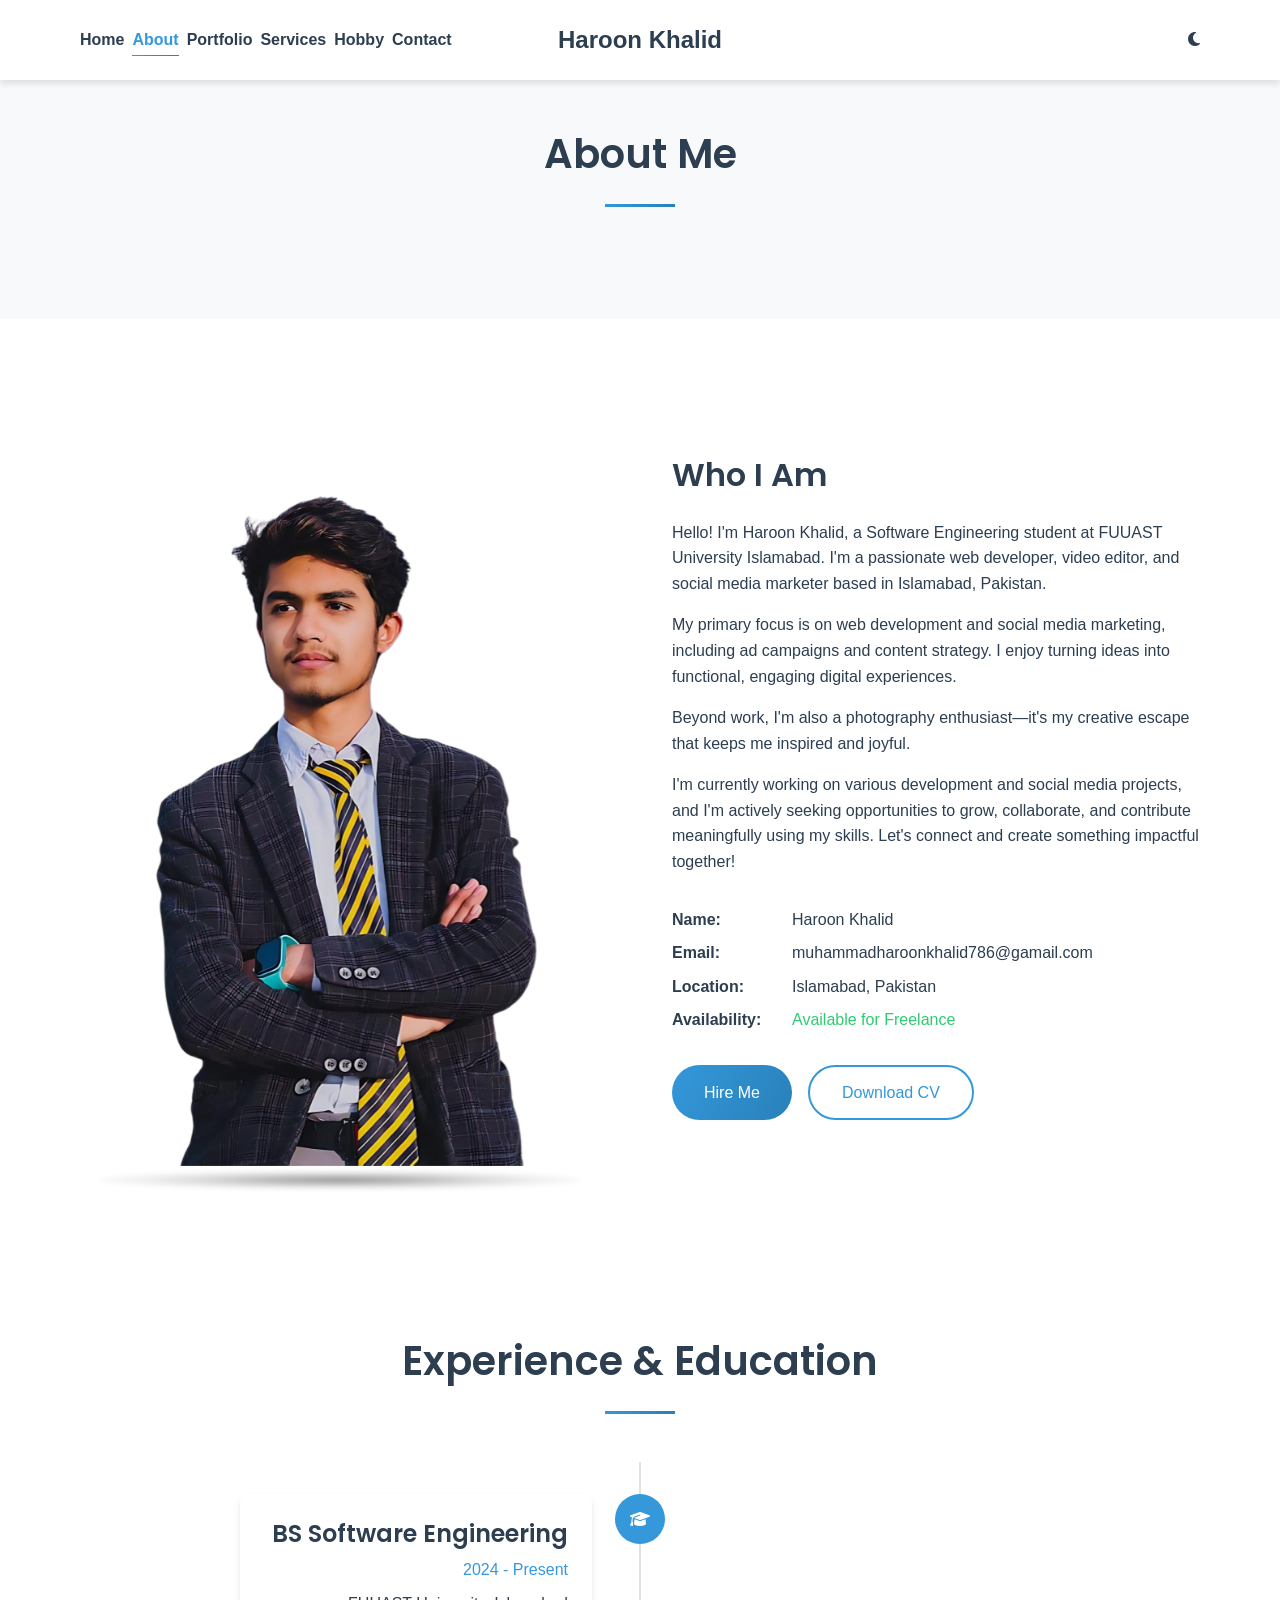
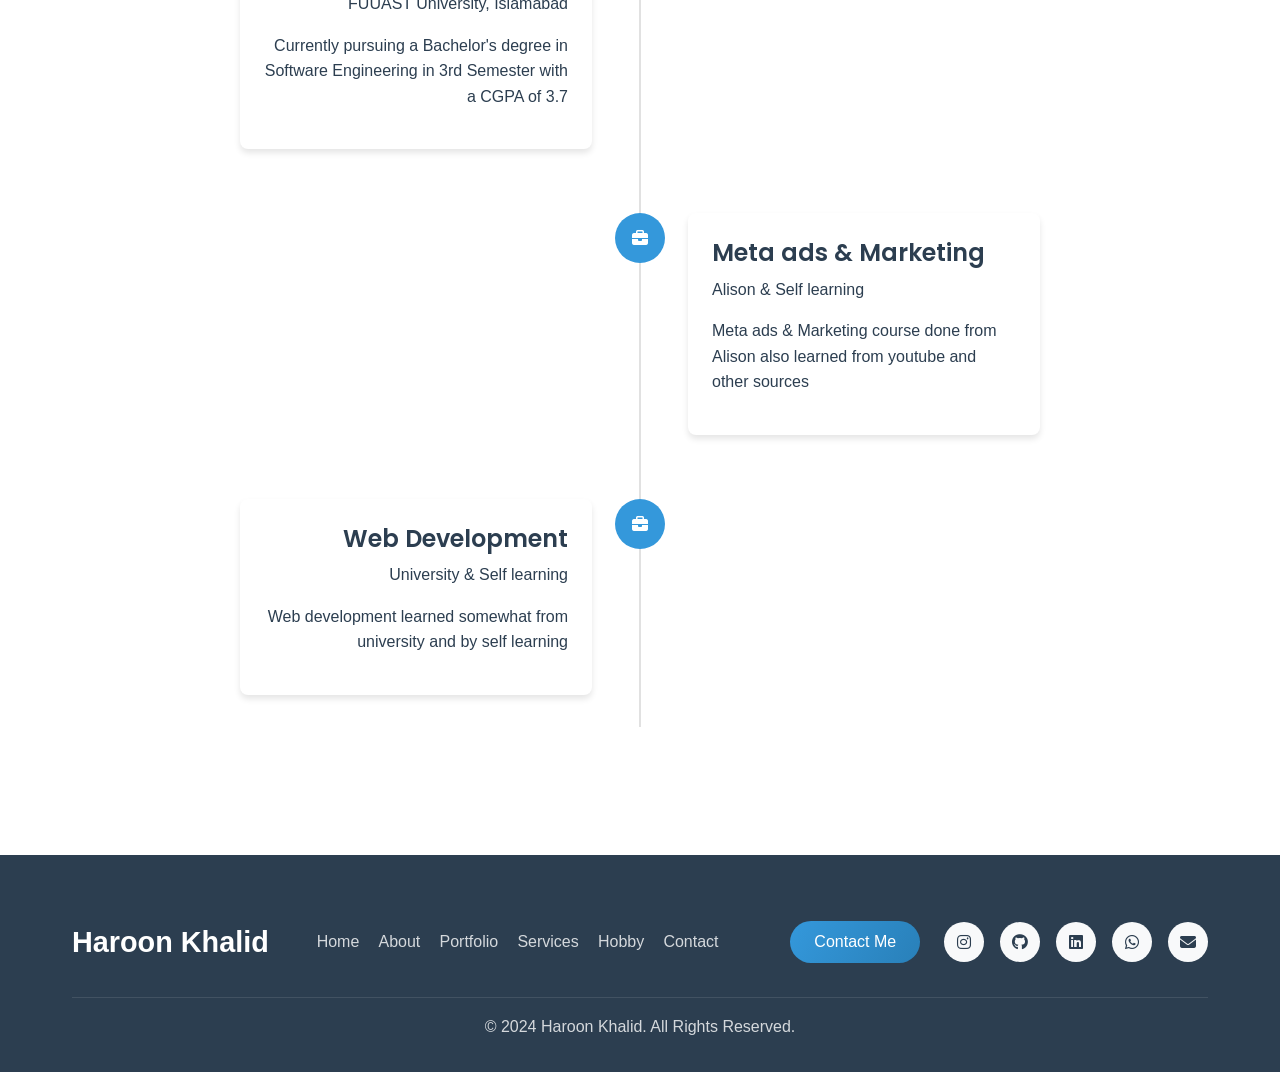
==== about.html @ 9232b7ee "first commit" ====
<!DOCTYPE html>
<html lang="en">
<head>
    <meta charset="UTF-8">
    <meta name="viewport" content="width=device-width, initial-scale=1.0">
    <meta name="description" content="Learn more about Haroon Khalid, a web developer based in Islamabad">
    <link rel="icon" type="image/x-icon" href="img/2.png">
    <title>Haroon Khalid | About Me</title>
    <link rel="stylesheet" href="css/style.css">
    <link rel="stylesheet" href="https://cdnjs.cloudflare.com/ajax/libs/font-awesome/6.4.0/css/all.min.css">
    <link href="https://fonts.googleapis.com/css2?family=Poppins:wght@300;400;500;600;700&display=swap" rel="stylesheet">
</head>
<body>
    <header id="header">
        <div class="container">
            <nav aria-label="Main navigation">
                <label class="hamburger" aria-label="Toggle menu">
                    <input type="checkbox" aria-expanded="false">
                    <svg viewBox="0 0 32 32">
                        <path class="line line-top-bottom" d="M27 10 13 10C10.8 10 9 8.2 9 6 9 3.5 10.8 2 13 2 15.2 2 17 3.8 17 6L17 26C17 28.2 18.8 30 21 30 23.2 30 25 28.2 25 26 25 23.8 23.2 22 21 22L7 22"></path>
                        <path class="line" d="M7 16 27 16"></path>
                    </svg>
                </label>
                <ul class="nav-menu">
                    <li><a href="index.html">Home</a></li>
                    <li class="active"><a href="about.html">About</a></li>
                    <li><a href="portfolio.html">Portfolio</a></li>
                    <li><a href="services.html">Services</a></li>
                    <li><a href="hobby.html">Hobby</a></li>
                    <li><a href="contact.html">Contact</a></li>
                </ul>
            </nav>
            <div class="logo">
                <a href="index.html" aria-label="Home">Haroon Khalid</a>
            </div>
            <div class="theme-toggle">
                <i class="fas fa-moon"></i>
            </div>
        </div>
    </header>

    <section id="about-hero">
        <div class="container">
            <div class="section-header">
                <h1>About Me</h1>
                <div class="separator"></div>
            </div>
        </div>
    </section>

    <section id="about-content">
        <div class="container">
            <div class="about-grid">
                <div class="hero-image">
                    <div class="popup-image">
                        <img src="img/3.png" alt="Haroon Khalid" class="popup-transition lazy-load" width="600" height="auto" loading="eager">
                    </div>
                </div>
                <div class="about-text">
                    <h2>Who I Am</h2>
                    <p>Hello! I'm Haroon Khalid, a Software Engineering student at FUUAST University Islamabad. I'm a passionate web developer, video editor, and social media marketer based in Islamabad, Pakistan.</p>
                    <p>My primary focus is on web development and social media marketing, including ad campaigns and content strategy. I enjoy turning ideas into functional, engaging digital experiences.</p>
                    <p>Beyond work, I'm also a photography enthusiast—it's my creative escape that keeps me inspired and joyful.</p>                    
                    <p>I'm currently working on various development and social media projects, and I'm actively seeking opportunities to grow, collaborate, and contribute meaningfully using my skills. Let's connect and create something impactful together!</p>
                    <div class="personal-info">
                        <div class="info-item">
                            <span class="info-title">Name:</span>
                            <span class="info-value">Haroon Khalid</span>
                        </div>
                        <div class="info-item">
                            <span class="info-title">Email:</span>
                            <span class="info-value">muhammadharoonkhalid786@gamail.com</span>
                        </div>
                        <div class="info-item">
                            <span class="info-title">Location:</span>
                            <span class="info-value">Islamabad, Pakistan</span>
                        </div>
                        <div class="info-item">
                            <span class="info-title">Availability:</span>
                            <span class="info-value available">Available for Freelance</span>
                        </div>
                    </div>
                    <div class="about-buttons">
                        <a href="contact.html" class="btn btn-primary">Hire Me</a>
                        <a href="img/CV.pdf" class="btn btn-outline">Download CV</a>
                    </div>
                </div>
            </div>
        </div>
    </section>

    <section id="experience">
        <div class="container">
            <div class="section-header">
                <h2>Experience & Education</h2>
                <div class="separator"></div>
            </div>
            <div class="timeline">
                <div class="timeline-block">
                    <div class="timeline-icon">
                        <i class="fas fa-graduation-cap"></i>
                    </div>
                    <div class="timeline-content">
                        <h3>BS Software Engineering</h3>
                        <span class="timeline-date">2024 - Present</span>
                        <p>FUUAST University, Islamabad</p>
                        <p>Currently pursuing a Bachelor's degree in Software Engineering in 3rd Semester with a CGPA of 3.7</p>
                    </div>
                </div>
                <div class="timeline-block">
                    <div class="timeline-icon">
                        <i class="fas fa-briefcase"></i>
                    </div>
                    <div class="timeline-content">
                        <h3>Meta ads & Marketing</h3>
                        <p>Alison & Self learning</p>
                        <p>Meta ads & Marketing course done from Alison also learned from youtube and other sources</p>
                    </div>
                </div>
                <div class="timeline-block">
                    <div class="timeline-icon">
                        <i class="fas fa-briefcase"></i>
                    </div>
                    <div class="timeline-content">
                        <h3>Web Development</h3>
                        <p>University & Self learning</p>
                        <p>Web development learned somewhat from university and by self learning</p>
                    </div>
                </div>
            </div>
        </div>
    </section>

    <footer>
        <div class="container">
            <div class="footer-content">
                <div class="footer-logo">
                    <a href="index.html" aria-label="Home">Haroon Khalid</a>
                </div>
                <ul class="footer-menu">
                    <li><a href="index.html">Home</a></li>
                    <li><a href="about.html">About</a></li>
                    <li><a href="portfolio.html">Portfolio</a></li>
                    <li><a href="services.html">Services</a></li>
                    <li><a href="hobby.html">Hobby</a></li>
                    <li><a href="contact.html">Contact</a></li>
                </ul>
                <a href="contact.html" class="btn btn-primary footer-contact-btn">Contact Me</a>
                <div class="social-links">
                    <a href="https://www.instagram.com/92haroon_khalid/" class="social-link" target="_blank" rel="noopener" aria-label="Instagram"><i class="fab fa-instagram"></i></a>
                    <a href="https://github.com/92haroonkhalid" class="social-link" target="_blank" rel="noopener" aria-label="GitHub"><i class="fab fa-github"></i></a>
                    <a href="https://www.linkedin.com/in/haroon-khalid-a0166a275" class="social-link" target="_blank" rel="noopener" aria-label="LinkedIn"><i class="fab fa-linkedin"></i></a>
                    <a href="https://api.whatsapp.com/send?phone=923455052261" class="social-link" target="_blank" rel="noopener" aria-label="WhatsApp"><i class="fab fa-whatsapp"></i></a>
                    <a href="mailto:muhammadharoonkhalid786@gmail.com" class="social-link" aria-label="Email"><i class="fas fa-envelope"></i></a>
                </div>
            </div>
            <div class="footer-bottom">
                <p>&copy; 2024 Haroon Khalid. All Rights Reserved.</p>
            </div>
        </div>
    </footer>

    <script src="js/script.js" defer></script>
    <script src="js/mobile-nav.js" defer></script>
    <script src="js/theme.js" defer></script>
</body>
</html>
---- css/style.css ----
/* 
  Main Stylesheet
  Author: John Doe
  Version: 1.0.0
*/

/* ------------ Table of Contents ------------
1. Base Styles
2. Typography
3. Layout & Containers
4. Header & Navigation
5. Hero Sections
6. Sections Styling
7. Components
8. Forms
9. Footer
10. Utilities
11. Animations
12. Media Queries
13. Dark Mode
-------------------------------------------- */

/* ------------ CSS Optimizations ------------ */
:root {
  /* Primary Colors */
  --primary-color: #3498db;
  --primary-dark: #2980b9;
  --primary-light: #5dade2;
  --secondary-color: #2c3e50;
  
  /* Text Colors */
  --text-color: #2c3e50;
  --text-light: #7f8c8d;
  --text-lighter: #95a5a6;
  
  /* Background Colors */
  --background: #ffffff;
  --background-alt: #f8f9fa;
  --background-gradient: linear-gradient(135deg, var(--background-alt) 0%, var(--background) 100%);
  
  /* UI Colors */
  --border-color: #e1e1e1;
  --success-color: #2ecc71;
  --warning-color: #f39c12;
  --danger-color: #e74c3c;
  
  /* Effects */
  --box-shadow: 0 4px 6px rgba(0, 0, 0, 0.1);
  --box-shadow-hover: 0 8px 15px rgba(0, 0, 0, 0.15);
  --transition: all 0.3s cubic-bezier(0.4, 0, 0.2, 1);
  --border-radius: 8px;
  
  /* Layout */
  --container-width: 1200px;
  --section-spacing: 5rem;
  --grid-gap: 2rem;
  
  /* Typography */
  --font-primary: 'Poppins', sans-serif;
  --font-size-base: 16px;
  --line-height-base: 1.6;
}

/* Base Reset */
*, *::before, *::after {
  margin: 0;
  padding: 0;
  box-sizing: border-box;
}

/* Performance Optimizations */
html {
  scroll-behavior: smooth;
  text-size-adjust: 100%;
  -webkit-font-smoothing: antialiased;
  -moz-osx-font-smoothing: grayscale;
}

body {
  font-family: 'Inter', 'Work Sans', Arial, sans-serif;
  font-size: var(--font-size-base);
  line-height: var(--line-height-base);
  color: var(--text-color);
  background-color: var(--background);
  overflow-x: hidden;
  min-height: 100vh;
  display: flex;
  flex-direction: column;
}

/* Image Optimizations */
img {
  max-width: 100%;
  height: auto;
  display: block;
  object-fit: cover;
  will-change: transform;
  backface-visibility: hidden;
  transform: translateZ(0);
  -webkit-font-smoothing: antialiased;
}

/* Container Optimization */
.container {
  width: 100%;
  max-width: var(--container-width);
  margin: 0 auto;
  padding: 0 1.5rem;
}

/* Section Optimizations */
section {
  padding: var(--section-spacing) 0;
  position: relative;
  overflow: hidden;
}

/* Animation Performance */
.fade-in {
  animation: fadeIn 0.5s ease-out forwards;
  will-change: opacity, transform;
}

@keyframes fadeIn {
  from {
    opacity: 0;
    transform: translateY(20px);
  }
  to {
    opacity: 1;
    transform: translateY(0);
  }
}

/* Grid System Optimization */
.grid {
  display: grid;
  gap: var(--grid-gap);
}

.grid-2 {
  grid-template-columns: repeat(2, 1fr);
}

.grid-3 {
  grid-template-columns: repeat(3, 1fr);
}

.grid-4 {
  grid-template-columns: repeat(4, 1fr);
}

/* Button Optimizations */
.btn {
  display: inline-flex;
  align-items: center;
  justify-content: center;
  padding: 0.8rem 2rem;
  border-radius: 50px;
  font-weight: 500;
  text-align: center;
  cursor: pointer;
  transition: var(--transition);
  border: none;
  font-family: inherit;
  user-select: none;
  white-space: nowrap;
  text-decoration: none;
  position: relative;
  overflow: hidden;
  z-index: 1;
}

.btn::before {
  content: '';
  position: absolute;
  top: 0;
  left: 0;
  width: 100%;
  height: 100%;
  background: linear-gradient(120deg, var(--primary-color) 0%, var(--primary-dark) 100%);
  opacity: 0;
  transition: var(--transition);
  z-index: -1;
}

.btn:hover::before {
  opacity: 1;
}

.btn:active {
  transform: translateY(0);
}

/* Hero Section Optimization */
#hero {
  background: var(--background-gradient);
  position: relative;
  overflow: hidden;
}

#hero::after {
  content: '';
  position: absolute;
  bottom: 0;
  left: 0;
  width: 100%;
  height: 180px;
  background: linear-gradient(120deg, var(--primary-color) 0%, var(--primary-dark) 100%);
  clip-path: polygon(0 80%, 100% 0, 100% 100%, 0% 100%);
  opacity: 0.12;
  z-index: 0;
}

.hero-grid {
  position: relative;
  z-index: 1;
}

.hero-text h1 {
  font-size: 3.2rem;
  font-weight: 700;
  margin-bottom: 1.2rem;
  animation: fadeInLeft 1s cubic-bezier(0.4,0,0.2,1) both;
}

.hero-text h2 {
  font-size: 2rem;
  font-weight: 400;
  color: var(--text-light);
  margin-bottom: 1.5rem;
  animation: fadeInLeft 1.2s cubic-bezier(0.4,0,0.2,1) both;
  animation-delay: 0.2s;
}

@keyframes fadeInLeft {
  from {
    opacity: 0;
    transform: translateX(-60px);
  }
  to {
    opacity: 1;
    transform: translateX(0);
  }
}

.hero-image {
  display: flex;
  justify-content: center;
  align-items: center;
  position: relative;
  width: 100%;
  max-width: 600px;
  margin: 0 auto;
}

.hero-image .popup-image {
  width: 100%;
  max-width: 600px;
  position: relative;
  transform: translateZ(0);
  backface-visibility: hidden;
  will-change: transform;
  display: flex;
  justify-content: center;
  align-items: center;
}

.hero-image .popup-image img {
  width: 100%;
  height: auto;
  display: block;
  max-width: 600px;
  object-fit: contain;
}

.hero-image .popup-image::after {
  content: '';
  position: absolute;
  bottom: -15px;
  left: 50%;
  transform: translateX(-50%);
  width: 90%;
  height: 20px;
  background: radial-gradient(ellipse at center, 
    rgba(0,0,0,0.4) 0%, 
    rgba(0,0,0,0.25) 25%, 
    rgba(0,0,0,0.15) 40%, 
    rgba(0,0,0,0.05) 60%, 
    rgba(0,0,0,0) 80%);
  border-radius: 50%;
  filter: blur(2px);
  z-index: -1;
}

/* Loading Optimization */
.lazy-load {
  opacity: 0;
  transition: opacity 0.3s ease-in;
  will-change: opacity;
}

.lazy-load.loaded {
  opacity: 1;
}

/* Dark Mode Optimization */
body.dark-mode {
  --primary-color: #60a5fa;
  --primary-dark: #3b82f6;
  --primary-light: #93c5fd;
  --secondary-color: #1e293b;
  --text-color: #f8fafc;
  --text-light: #cbd5e1;
  --text-lighter: #94a3b8;
  --background: #0f172a;
  --background-alt: #1e293b;
  --background-gradient: linear-gradient(135deg, var(--background-alt) 0%, var(--background) 100%);
  --border-color: #334155;
  --box-shadow: 0 4px 6px rgba(0, 0, 0, 0.3);
  --box-shadow-hover: 0 8px 15px rgba(0, 0, 0, 0.4);
}

/* Responsive Optimizations */
@media (max-width: 1200px) {
  :root {
    --container-width: 100%;
    --section-spacing: 4rem;
  }
}

@media (max-width: 992px) {
  :root {
    --font-size-base: 15px;
    --section-spacing: 3rem;
  }

  .grid-4 {
    grid-template-columns: repeat(2, 1fr);
  }

  .hero-grid {
    grid-template-columns: 1fr;
    text-align: center;
    gap: 2rem;
  }

  .hero-text {
    padding-right: 0;
    max-width: 100%;
  }

  .hero-image {
    order: -1;
    margin: 0 auto;
  }

  .about-grid {
    grid-template-columns: 1fr;
    gap: 2rem;
  }

  .hero-image .popup-image {
    max-width: 450px;
  }
}

@media (max-width: 768px) {
  .grid-3,
  .grid-2 {
    grid-template-columns: 1fr;
  }

  .container {
    padding: 0 1rem;
  }

  section {
    padding: 3rem 0;
  }

  .nav-menu {
    position: fixed;
    top: 0;
    right: -100%;
    width: 80%;
    max-width: 300px;
    height: 100vh;
    background: var(--background);
    padding: 2rem;
    transition: var(--transition);
    z-index: 1000;
    box-shadow: -5px 0 15px rgba(0, 0, 0, 0.1);
  }

  .nav-menu.active {
    right: 0;
  }

  .nav-menu li {
    margin: 1.5rem 0;
    opacity: 0;
    transform: translateX(20px);
    transition: all 0.3s ease;
  }

  .nav-menu.active li {
    opacity: 1;
    transform: translateX(0);
  }

  .nav-menu li:nth-child(1) { transition-delay: 0.1s; }
  .nav-menu li:nth-child(2) { transition-delay: 0.2s; }
  .nav-menu li:nth-child(3) { transition-delay: 0.3s; }
  .nav-menu li:nth-child(4) { transition-delay: 0.4s; }
  .nav-menu li:nth-child(5) { transition-delay: 0.5s; }

  .menu-toggle {
    display: block;
    z-index: 1001;
  }
}

@media (max-width: 576px) {
  :root {
    --font-size-base: 15px;
    --section-spacing: 3rem;
  }

  h1 {
    font-size: 2.5rem;
  }

  h2 {
    font-size: 2rem;
  }

  h3 {
    font-size: 1.5rem;
  }

  .hero-text h1 {
    font-size: 2.2rem;
    line-height: 1.3;
  }

  .hero-text h2 {
    font-size: 1.5rem;
  }

  .btn {
    padding: 0.7rem 1.5rem;
  }

  .hero-image .popup-image {
    max-width: 350px;
  }
}

/* Print Optimization */
@media print {
  .no-print {
    display: none !important;
  }
}

/* Accessibility Optimizations */
@media (prefers-reduced-motion: reduce) {
  * {
    animation-duration: 0.01ms !important;
    animation-iteration-count: 1 !important;
    transition-duration: 0.01ms !important;
    scroll-behavior: auto !important;
  }
}

.visually-hidden {
  position: absolute;
  width: 1px;
  height: 1px;
  padding: 0;
  margin: -1px;
  overflow: hidden;
  clip: rect(0, 0, 0, 0);
  white-space: nowrap;
  border: 0;
}

/* Focus States */
:focus-visible {
  outline: 2px solid var(--primary-color);
  outline-offset: 2px;
}

/* ------------ 1. Base Styles ------------ */
* {
  margin: 0;
  padding: 0;
  box-sizing: border-box;
}

html {
  scroll-behavior: smooth;
}

body {
  font-family: 'Inter', 'Work Sans', Arial, sans-serif;
  font-size: var(--font-size-base);
  line-height: var(--line-height-base);
  color: var(--text-color);
  background-color: var(--background);
  overflow-x: hidden;
}

img {
  max-width: 100%;
  height: auto;
}

a {
  text-decoration: none;
  color: var(--primary-color);
  transition: var(--transition);
}

a:hover {
  color: var(--primary-dark);
}

ul {
  list-style: none;
}

/* ------------ 2. Typography ------------ */
h1, h2, h3, h4, h5, h6 {
  font-family: 'Poppins', 'Satoshi', Arial, sans-serif;
  font-weight: 600;
  line-height: 1.3;
  margin-bottom: 1rem;
  color: var(--secondary-color);
}

h1 {
  font-size: 2.5rem;
}

h2 {
  font-size: 2rem;
}

h3 {
  font-size: 1.5rem;
}

p {
  margin-bottom: 1rem;
}

.highlight {
  color: var(--primary-color);
}

.text-center {
  text-align: center;
}

/* ------------ 3. Layout & Containers ------------ */
.container {
  width: 100%;
  max-width: var(--container-width);
  margin: 0 auto;
  padding: 0 2rem;
}

section {
  padding: 5rem 0;
}

.section-header {
  text-align: center;
  margin-bottom: 3rem;
}

.section-header h2 {
  font-size: 2.5rem;
  color: var(--text-color);
  margin-bottom: 1rem;
}

.section-header .separator {
  width: 70px;
  height: 3px;
  background: linear-gradient(120deg, var(--primary-color) 0%, var(--primary-dark) 100%);
  margin: 1.5rem auto;
}

/* ------------ 4. Header & Navigation ------------ */
#header {
  position: fixed;
  top: 0;
  left: 0;
  width: 100%;
  z-index: 1000;
  background: var(--background);
  box-shadow: var(--box-shadow);
  transition: var(--transition);
}

#header .container {
  display: flex;
  align-items: center;
  justify-content: space-between;
  height: 80px;
  position: relative;
}

/* Logo positioning */
.logo {
  position: absolute;
  left: 50%;
  transform: translateX(-50%);
  z-index: 2;
}

.logo a {
  font-size: 1.5rem;
  font-weight: 600;
  color: var(--text-color);
  text-decoration: none;
  transition: var(--transition);
}

/* Navigation positioning */
nav {
  display: flex;
  align-items: center;
  margin-right: auto; /* Push nav to the left */
}

/* Theme toggle positioning */
.theme-toggle {
  margin-left: auto; /* Push theme toggle to the right */
  cursor: pointer;
  padding: 0.5rem;
  z-index: 2;
}

/* Hamburger menu positioning */
.hamburger {
  cursor: pointer;
  display: none;
  z-index: 2;
  margin-right: 1rem;
}

.nav-menu {
  display: flex;
}

.nav-menu li {
  margin-left: 0.5rem;
}

.nav-menu li a {
  color: var(--text-color);
  font-weight: 600;
  padding: 0.5rem 0;
  position: relative;
}

.nav-menu li a::after {
  content: '';
  position: absolute;
  width: 0;
  height: 1px;
  background: linear-gradient(120deg, var(--primary-color) 0%, var(--primary-dark) 100%);
  left: 0;
  bottom: 0;
  transition: var(--transition);
}

.nav-menu li a:hover::after,
.nav-menu li.active a::after {
  width: 100%;
}

.nav-menu li.active a {
  color: var(--primary-color);
}

.menu-toggle {
  display: none;
  cursor: pointer;
  font-size: 1rem;
  color: var(--secondary-color);
}

@media (max-width: 768px) {
  .hamburger {
    display: block;
  }
  
  .logo {
    position: absolute;
    left: 50%;
    transform: translateX(-50%);
  }
  
  .theme-toggle {
    position: absolute;
    right: 1rem;
  }
  
  .nav-menu {
    position: fixed;
    top: 0;
    right: -100%;
    width: 100%;
    height: 100vh;
    background: var(--background);
    display: flex;
    flex-direction: column;
    align-items: center;
    justify-content: center;
    transition: 0.5s;
    z-index: 999;
  }
  
  .nav-menu.active {
    right: 0;
  }
}

/* ------------ 5. Hero Sections ------------ */
#hero {
  min-height: 100vh;
  display: flex;
  align-items: center;
  background-color: var(--background-alt);
  padding: 2rem 0;
}

.hero-grid {
  display: grid;
  grid-template-columns: 1fr 1.2fr;
  gap: 0;
  align-items: center;
}

.hero-text {
  max-width: 600px;
  padding-right: 2rem;
}

.hero-text h1 {
  font-size: 3.5rem;
  margin-bottom: 1rem;
}

.hero-text h2 {
  font-size: 1.8rem;
  font-weight: 400;
  color: var(--text-light);
  margin-bottom: 1.5rem;
}

.hero-text p {
  font-size: 1.2rem;
  margin-bottom: 2rem;
}

.hero-image {
  display: flex;
  justify-content: flex-start;
  align-items: center;
  position: relative;
}

.hero-image .popup-image {
  max-width: 600px;
  width: 100%;
  position: relative;
}

.hero-image .popup-image img {
  width: 100%;
  height: auto;
  display: block;
}

.hero-image .popup-image::after {
  content: '';
  position: absolute;
  bottom: -15px;
  left: 50%;
  transform: translateX(-50%);
  width: 90%;
  height: 20px;
  background: radial-gradient(ellipse at center, 
    rgba(0,0,0,0.4) 0%, 
    rgba(0,0,0,0.25) 25%, 
    rgba(0,0,0,0.15) 40%, 
    rgba(0,0,0,0.05) 60%, 
    rgba(0,0,0,0) 80%);
  border-radius: 50%;
  filter: blur(2px);
  z-index: -1;
}

.shape {
  position: absolute;
  width: 600px;
  height: 600px;
  background-color: rgba(52, 152, 219, 0.1);
  border-radius: 50%;
  top: -100px;
  right: -100px;
  z-index: 1;
}

#about-hero,
#portfolio-hero,
#services-hero,
#contact-hero {
  padding: 8rem 0 4rem;
  background-color: var(--background-alt);
  text-align: center;
}

/* ------------ 6. Sections Styling ------------ */
#about-preview {
  background-color: var(--background);
}

.about-preview-content {
  display: flex;
  justify-content: space-between;
  gap: 4rem;
}

.about-preview-text {
  flex: 1;
}

.skills-preview {
  flex: 1;
}

.about-grid {
  display: grid;
  grid-template-columns: 1fr 1fr;
  gap: 4rem;
  align-items: center;
}

.about-image img {
  border-radius: 0;
  box-shadow: none;
}

.about-text h2 {
  margin-bottom: 1.5rem;
}

.personal-info {
  margin: 2rem 0;
}

.info-item {
  display: flex;
  margin-bottom: 0.5rem;
}

.info-title {
  font-weight: 600;
  width: 120px;
}

.available {
  color: var(--success-color);
}

.about-buttons {
  display: flex;
  gap: 1rem;
  margin-top: 2rem;
}

.skills-grid {
  display: grid;
  grid-template-columns: 1fr 1fr;
  gap: 3rem;
  margin-top: 2rem;
}

.skills-column h3 {
  margin-bottom: 1.5rem;
}

.skill {
  margin-bottom: 1.5rem;
}

.skill-name {
  margin-bottom: 0.5rem;
  font-weight: 500;
}

.skill-bar {
  height: 8px;
  background-color: var(--background-alt);
  border-radius: 10px;
  overflow: hidden;
}

.skill-level {
  height: 100%;
  background-color: var(--primary-color);
  border-radius: 10px;
}

.skill-percent {
  text-align: right;
  font-size: 0.9rem;
  margin-top: 0.3rem;
}

.timeline {
  position: relative;
  max-width: 800px;
  margin: 3rem auto;
}

.timeline::after {
  content: '';
  position: absolute;
  width: 2px;
  background-color: var(--border-color);
  top: 0;
  bottom: 0;
  left: 50%;
  margin-left: -1px;
}

.timeline-block {
  padding: 2rem 0;
  position: relative;
  width: 50%;
  box-sizing: border-box;
}

.timeline-block:nth-child(odd) {
  padding-right: 3rem;
  text-align: right;
  left: 0;
}

.timeline-block:nth-child(even) {
  padding-left: 3rem;
  text-align: left;
  left: 50%;
}

.timeline-icon {
  width: 50px;
  height: 50px;
  background-color: var(--primary-color);
  border-radius: 50%;
  position: absolute;
  top: 2rem;
  color: white;
  display: flex;
  align-items: center;
  justify-content: center;
  z-index: 1;
}

.timeline-block:nth-child(odd) .timeline-icon {
  right: -25px;
}

.timeline-block:nth-child(even) .timeline-icon {
  left: -25px;
}

.timeline-content {
  padding: 1.5rem;
  background-color: var(--background);
  border-radius: var(--border-radius);
  box-shadow: var(--box-shadow);
}

.timeline-content h3 {
  margin-bottom: 0.5rem;
}

.timeline-date {
  display: block;
  font-weight: 500;
  color: var(--primary-color);
  margin-bottom: 0.5rem;
}

.portfolio-filter {
  display: flex;
  justify-content: center;
  margin-bottom: 2rem;
  flex-wrap: wrap;
}

.filter-btn {
  padding: 0.5rem 1.5rem;
  margin: 0.5rem;
  background-color: transparent;
  border: none;
  border-radius: 50px;
  cursor: pointer;
  font-family: inherit;
  font-weight: 500;
  transition: var(--transition);
}

.filter-btn.active,
.filter-btn:hover {
  background-color: var(--primary-color);
  color: white;
}

.portfolio-grid {
  display: grid;
  grid-template-columns: repeat(auto-fill, minmax(350px, 1fr));
  gap: 2rem;
  margin-bottom: 3rem;
}

.portfolio-item {
  position: relative;
  border-radius: var(--border-radius);
  overflow: hidden;
  box-shadow: var(--box-shadow);
  opacity: 1;
  transform: scale(1);
  transition: opacity 0.3s, transform 0.3s;
  pointer-events: auto;
  background: var(--background);
  border: 1px solid var(--border-color);
}

.portfolio-item.hidden {
  opacity: 0;
  transform: scale(0.8);
  pointer-events: none;
  display: none;
}

.portfolio-item.show {
  opacity: 1;
  transform: scale(1);
  pointer-events: auto;
  display: block;
}

.portfolio-item img {
  width: 100%;
  display: block;
  transition: var(--transition);
}

.portfolio-overlay {
  position: absolute;
  top: 0;
  left: 0;
  width: 100%;
  height: 100%;
  background-color: rgba(44, 62, 80, 0.9);
  display: flex;
  flex-direction: column;
  justify-content: center;
  align-items: center;
  opacity: 0;
  transition: var(--transition);
  padding: 2rem;
  text-align: center;
}

.portfolio-item:hover .portfolio-overlay {
  opacity: 1;
}

.portfolio-item:hover img {
  transform: scale(1.1);
}

.portfolio-overlay h3 {
  color: white;
  margin-bottom: 0.5rem;
}

.portfolio-overlay p {
  color: rgba(255, 255, 255, 0.8);
  margin-bottom: 1.5rem;
}

.services-grid {
  display: grid;
  grid-template-columns: repeat(auto-fill, minmax(300px, 1fr));
  gap: 2rem;
  margin-bottom: 3rem;
}

.service-card {
  background-color: var(--background);
  border-radius: var(--border-radius);
  padding: 2rem;
  text-align: center;
  box-shadow: var(--box-shadow);
  transition: var(--transition);
  border: 1px solid var(--border-color);
}

.service-card:hover {
  transform: translateY(-5px);
  box-shadow: var(--box-shadow-hover);
}

.service-icon {
  font-size: 3rem;
  color: var(--primary-color);
  margin-bottom: 1.5rem;
}

.service-card h3 {
  margin-bottom: 1rem;
}

.service-features {
  text-align: left;
  margin-top: 1.5rem;
}

.service-features li {
  margin-bottom: 0.5rem;
  display: flex;
  align-items: center;
}

.service-features li i {
  color: var(--success-color);
  margin-right: 0.5rem;
  font-size: 0.8rem;
}

.service-features li.unavailable {
  color: var(--text-light);
}

.service-features li.unavailable i {
  color: var(--text-light);
}

.process-steps {
  display: grid;
  grid-template-columns: repeat(auto-fit, minmax(250px, 1fr));
  gap: 2rem;
  margin-top: 2rem;
}

.process-step {
  position: relative;
  text-align: center;
  padding: 2rem;
  background-color: var(--background);
  border-radius: var(--border-radius);
  box-shadow: var(--box-shadow);
}

.step-number {
  position: absolute;
  top: -15px;
  left: 50%;
  transform: translateX(-50%);
  font-size: 1.2rem;
  font-weight: 700;
  background-color: var(--primary-color);
  color: white;
  width: 40px;
  height: 40px;
  display: flex;
  align-items: center;
  justify-content: center;
  border-radius: 50%;
}

.step-icon {
  font-size: 2.5rem;
  color: var(--primary-color);
  margin-bottom: 1.5rem;
}

.pricing-grid {
  display: grid;
  grid-template-columns: repeat(auto-fit, minmax(300px, 1fr));
  gap: 2rem;
  margin-bottom: 3rem;
}

.pricing-card {
  background-color: var(--background);
  border-radius: var(--border-radius);
  box-shadow: var(--box-shadow);
  overflow: hidden;
  transition: var(--transition);
  position: relative;
  border: 1px solid var(--border-color);
}

.pricing-card.featured {
  transform: scale(1.05);
  border: 2px solid var(--primary-color);
}

.popular-badge {
  position: absolute;
  top: 15px;
  right: -30px;
  background-color: var(--primary-color);
  color: white;
  padding: 5px 30px;
  transform: rotate(45deg);
  font-size: 0.8rem;
  font-weight: 500;
}

.pricing-header {
  padding: 2rem;
  text-align: center;
  background-color: var(--background-alt);
}

.price {
  font-size: 2.5rem;
  font-weight: 700;
  color: var(--primary-color);
  margin: 1rem 0;
}

.pricing-features {
  padding: 2rem;
}

.pricing-features ul li {
  margin-bottom: 0.8rem;
  display: flex;
  align-items: center;
}

.pricing-features ul li i {
  margin-right: 0.5rem;
}

.pricing-footer {
  padding: 1.5rem;
  text-align: center;
  border-top: 1px solid var(--border-color);
}

.custom-pricing {
  text-align: center;
  margin-top: 5rem;
  padding: 2rem;
  background-color: var(--background-alt);
  border-radius: var(--border-radius);
}

.custom-pricing h3 {
  margin-bottom: 1rem;
}

.custom-pricing p {
  margin-bottom: 1.5rem;
}

.contact-grid {
  display: grid;
  grid-template-columns: 1fr 1fr;
  gap: 4rem;
  margin-bottom: 3rem;
}

.contact-info h2,
.contact-form h2 {
  margin-bottom: 1rem;
}

.contact-details {
  margin: 2rem 0;
  margin-bottom: 1rem;
}

.contact-item {
  display: flex;
  align-items: flex-start;
  margin-bottom: 1rem;
}

.contact-icon {
  font-size: 1.5rem;
  color: var(--primary-color);
  margin-right: 1rem;
  width: 40px;
  height: 40px;
  background-color: rgba(52, 152, 219, 0.1);
  border-radius: 50%;
  display: flex;
  align-items: center;
  justify-content: center;
}

.contact-text h3 {
  font-size: 1.1rem;
  margin-bottom: 0.3rem;
}

.map-container {
  overflow: hidden;
  border-radius: var(--border-radius);
  box-shadow: var(--box-shadow);
}

/* Project Modal Styles */
.project-modal {
    display: none;
    position: fixed;
    top: 0;
    left: 0;
    width: 100%;
    height: 100%;
    background-color: rgba(0, 0, 0, 0.8);
    z-index: 1000;
    opacity: 0;
    transition: opacity 0.3s ease-in-out;
    overflow-y: auto;
    padding: 20px;
}

.project-modal.show {
    opacity: 1;
    backdrop-filter: blur(10px);
}

.modal-content {
    position: relative;
    background-color: var(--background);
    margin: 5% auto;
    padding: 2rem;
    width: 90%;
    max-width: 1000px;
    border-radius: 8px;
    box-shadow: 0 4px 20px rgba(0, 0, 0, 0.2);
    transform: translateY(-20px);
    transition: transform 0.3s ease-in-out;
}

.modal-content.show {
    transform: translateY(0);
}

.close-modal {
    position: absolute;
    right: 1.5rem;
    top: 1rem;
    font-size: 1.8rem;
    color: var(--text-color);
    cursor: pointer;
    transition: color 0.3s ease;
    z-index: 1;
}

.close-modal:hover {
    color: var(--primary-color);
}

.modal-body {
    margin-top: 1rem;
}

.project-images {
    margin-bottom: 2rem;
    border-radius: 8px;
    overflow: hidden;
}

.project-images img {
    width: 100%;
    height: auto;
    display: block;
}

.project-details {
    display: grid;
    grid-template-columns: 1fr 2fr;
    gap: 2rem;
}

.project-info {
    background-color: var(--background-alt);
    padding: 1.5rem;
    border-radius: 8px;
}

.project-info h3 {
    margin-bottom: 1rem;
    color: var(--primary-color);
}

.project-info ul {
    list-style: none;
    padding: 0;
}

.project-info li {
    margin-bottom: 0.8rem;
    display: flex;
    align-items: baseline;
}

.project-info strong {
    min-width: 100px;
    color: var(--text-color);
}

.project-description {
    padding: 1.5rem;
}

.project-description h3 {
    margin-bottom: 1rem;
    color: var(--primary-color);
}

.project-description p {
    margin-bottom: 1rem;
    line-height: 1.6;
}

.project-description ul {
    list-style: none;
    padding: 0;
    margin-bottom: 1.5rem;
}

.project-description ul li {
    margin-bottom: 0.5rem;
    padding-left: 1.5rem;
    position: relative;
}

.project-description ul li:before {
    content: "•";
    color: var(--primary-color);
    position: absolute;
    left: 0;
}

/* Responsive Modal Styles */
@media (max-width: 768px) {
    .modal-content {
        margin: 10% auto;
        padding: 1.5rem;
        width: 95%;
    }

    .project-details {
        grid-template-columns: 1fr;
    }

    .project-info {
        margin-bottom: 1.5rem;
    }
}

/* Dark Mode Modal Styles */
body.dark-mode .modal-content {
    background-color: var(--background);
    border: 1px solid var(--border-color);
}

body.dark-mode .project-info {
    background-color: var(--background-alt);
}

body.dark-mode .close-modal {
    color: var(--text-color);
}

body.dark-mode .close-modal:hover {
    color: var(--primary-color);
}

/* ------------ 7. Components ------------ */
.btn-primary {
  background: linear-gradient(120deg, var(--primary-color) 0%, var(--primary-dark) 100%);
  color: white;
  border: none;
}

.btn-primary:hover {
  transform: translateY(-2px);
  box-shadow: none;
}

.btn-secondary {
  background-color: var(--secondary-color);
  color: white;
}

.btn-secondary:hover {
  background-color: #3498db;
  color: white;
}

.btn-outline {
  background-color: transparent;
  color: var(--primary-color);
  border: 2px solid var(--primary-color);
}

.btn-outline:hover {
  background-color: var(--primary-color);
  color: white;
}

.social-links {
  display: flex;
  gap: 1rem;
}

.social-link {
  display: flex;
  align-items: center;
  justify-content: center;
  width: 40px;
  height:
40px;
  background-color: var(--background-alt);
  color: var(--text-color);
  border-radius: 50%;
  transition: var(--transition);
}

.social-link:hover {
  background-color: var(--primary-color);
  color: white;
  transform: translateY(-3px);
}

/* ------------ 8. Forms ------------ */
.form-group {
  margin-bottom: 1.5rem;
}

label {
  display: block;
  margin-bottom: 0.5rem;
  font-weight: 500;
}

input,
textarea {
  width: 100%;
  padding: 0.8rem 1rem;
  border: 1px solid var(--border-color);
  border-radius: var(--border-radius);
  font-family: inherit;
  font-size: 1rem;
  transition: var(--transition);
  background-color: var(--background);
  color: var(--text-color);
}

input:focus,
textarea:focus {
  outline: none;
  border-color: var(--primary-color);
  box-shadow: 0 0 0 3px rgba(52, 152, 219, 0.1);
}

textarea {
  resize: vertical;
  min-height: 150px;
}

#formStatus {
  margin-top: 1rem;
  padding: 1rem;
  border-radius: var(--border-radius);
  display: none;
}

#formStatus.success {
  background-color: rgba(46, 204, 113, 0.1);
  border: 1px solid var(--success-color);
  color: var(--success-color);
  display: block;
}

#formStatus.error {
  background-color: rgba(231, 76, 60, 0.1);
  border: 1px solid var(--danger-color);
  color: var(--danger-color);
  display: block;
}

/* ------------ 9. Footer ------------ */
footer {
  background-color: var(--secondary-color);
  color: white;
  padding: 4rem 0 1rem;
}

.footer-content {
  display: flex;
  justify-content: space-between;
  align-items: center;
  margin-bottom: 2rem;
}

.footer-logo a {
  color: white;
  font-size: 1.8rem;
  font-weight: 700;
  text-decoration: none;
  transition: var(--transition);
}

.footer-logo a:hover {
  color: var(--primary-color);
}

.footer-menu {
  display: flex;
  gap: 1.2rem;
  list-style: none;
  margin: 0 1.5rem;
  padding: 0;
}

.footer-menu li a {
  color: rgba(255, 255, 255, 0.8);
  font-weight: 500;
  transition: var(--transition);
  text-decoration: none;
}

.footer-menu li a:hover {
  color: var(--primary-color);
}

.footer-contact-btn {
  margin-left: 1.5rem;
  padding: 0.5rem 1.5rem;
  font-size: 1rem;
  background-color: var(--primary-color);
  color: white;
  border: none;
  border-radius: 50px;
  cursor: pointer;
  transition: var(--transition);
}

.footer-contact-btn:hover {
  background-color: var(--primary-dark);
  transform: translateY(-2px);
  box-shadow: none;
}

.footer-bottom {
  padding-top: 1rem;
  border-top: 1px solid rgba(255, 255, 255, 0.1);
  text-align: center;
  color: rgba(255, 255, 255, 0.8);
}

/* Dark mode footer adjustments */
body.dark-mode footer {
  background-color: var(--secondary-color);
}

body.dark-mode .footer-logo a {
  color: white;
}

body.dark-mode .footer-menu li a {
  color: rgba(255, 255, 255, 0.8);
}

body.dark-mode .footer-bottom {
  color: rgba(255, 255, 255, 0.8);
}

@media (max-width: 900px) {
  .footer-content {
    flex-direction: column;
    gap: 1rem;
    text-align: center;
  }
  
  .footer-menu {
    margin: 0.5rem 0;
    flex-wrap: wrap;
    justify-content: center;
  }
  
  .footer-contact-btn {
    margin: 0.5rem 0;
  }
}

/* ------------ 10. Utilities ------------ */
.text-center {
  text-align: center;
}

/* ------------ 11. Animations ------------ */
@keyframes shadowTransition {
  0% {
    transform: translateX(-50%) translateY(80px) scale(0.8);
    opacity: 0.35;
  }
  50% {
    transform: translateX(-50%) translateY(40px) scale(0.9);
    opacity: 1;
  }
  100% {
    transform: translateX(-50%) translateY(0) scale(1);
    opacity: 3;
  }
}

@keyframes popupTransition {
  0% {
    opacity: 0;
    transform: translateY(80px) scale(0.7);
  }
  50% {
    opacity: 0.7;
    transform: translateY(40px) scale(0.85);
  }
  100% {
    opacity: 3;
    transform: translateY(0) scale(0.9);
  }
}

.popup-image {
  position: relative;
  overflow: visible;
  perspective: 1000px;
  max-width: 100%;
  margin: 0 auto;
  background: transparent;
  box-shadow: none;
  border: none;
  padding: 0;
  display: flex;
  justify-content: center;
  align-items: center;
}

.popup-image img {
  display: block;
  max-width: 100%;
  height: auto;
  border: none;
  box-shadow: none;
  background: transparent;
  margin: 9px;
}

.popup-transition {
  animation: popupTransition 1.5s cubic-bezier(0.34, 1.56, 0.64, 1) forwards;
  transform-origin: center bottom;
  will-change: transform, opacity;
  max-width: 100%;
  height: auto;
  background: transparent;
  box-shadow: none;
  border: none;
  outline: none;
  padding: 0;
  margin: 0;
  display: block;
}

/* Remove any container effects in both light and dark modes */
.popup-image,
.popup-transition,
body.dark-mode .popup-image,
body.dark-mode .popup-transition {
  box-shadow: none;
  border: none;
  outline: none;
  border-radius: 0;
  background: transparent;
  padding: 0;
  margin: 0;
}

/* Enhanced bottom shadow effect */
.popup-image::after {
  content: '';
  position: absolute;
  bottom: -5px;
  left: 50%;
  transform: translateX(-50%);
  width: 100%;
  height: 30px;
  background: radial-gradient(ellipse at center, 
    rgba(0,0,0,0.45) 0%, 
    rgba(0,0,0,0.30) 20%, 
    rgba(0,0,0,0.20) 35%, 
    rgba(0,0,0,0.10) 50%, 
    rgba(0,0,0,0.05) 65%,
    rgba(0,0,0,0) 85%);
  border-radius: 50%;
  animation: shadowTransition 1.5s cubic-bezier(0.34, 1.56, 0.64, 1) forwards;
  z-index: -1;
  pointer-events: none;
  filter: blur(2px);
}

/* Dark mode shadow with adjusted opacity */
body.dark-mode .popup-image::after {
  background: radial-gradient(ellipse at center, 
    rgba(96, 165, 250, 0.5) 0%, 
    rgba(96, 165, 250, 0.35) 20%, 
    rgba(96, 165, 250, 0.25) 35%, 
    rgba(96, 165, 250, 0.15) 50%, 
    rgba(96, 165, 250, 0.08) 65%,
    rgba(0,0,0,0) 85%);
}

/* ------------ 12. Media Queries ------------ */
@media (max-width: 1200px) {
  .container {
    padding: 0rem;
  }
}

@media (max-width: 992px) {
  html {
    font-size: 15px;
  }

  .hero-grid {
    grid-template-columns: 1fr;
    text-align: center;
    gap: 2rem;
  }

  .hero-text {
    margin: 0 auto;
    padding-right: 0;
  }

  .hero-image {
    order: -1;
    margin: 0 auto;
  }

  .hero-image .popup-image {
    max-width: 450px;
  }

  .about-preview-content,
  .about-grid,
  .skills-grid,
  .contact-grid,
  .project-details {
    grid-template-columns: 1fr;
    gap: 2rem;
  }

  .about-image {
    text-align: center;
  }

  .hero-text {
    text-align: center;
    margin: 0 auto;
  }
  
  .hero-image {
    display: none;
  }
}

@media (max-width: 768px) {
  html {
    font-size: 14px;
  }

  section {
    padding: 4rem 0;
  }

  .menu-toggle {
    display: block;
  }

  .nav-menu {
    position: fixed;
    top: 80px;
    right: -300px;
    width: 300px;
    height: calc(100vh - 80px);
    background-color: var(--background);
    flex-direction: column;
    align-items: flex-start;
    padding: 2rem;
    transition: var(--transition);
    box-shadow: -5px 0 15px rgba(0, 0, 0, 0.1);
  }

  .nav-menu.active {
    right: 0;
  }

  .nav-menu li {
    margin: 0 0 1.5rem 0;
    width: 100%;
  }

  .nav-menu li a {
    display: block;
    width: 100%;
  }

  .timeline::after {
    left: 31px;
  }

  .timeline-block {
    width: 100%;
    padding-left: 80px;
    padding-right: 0;
    text-align: left;
    left: 0;
  }

  .timeline-block:nth-child(odd) {
    text-align: left;
    padding-right: 0;
    padding-left: 80px;
  }

  .timeline-icon {
    left: 6px;
  }

  .timeline-block:nth-child(odd) .timeline-icon {
    right: auto;
    left: 6px;
  }

  .modal-content {
    width: 95%;
  }

  .hero-image {
    display: none;
  }
}

@media (max-width: 576px) {
  .cta-buttons {
    flex-direction: column;
    gap: 1rem;
  }

  .btn {
    width: 100%;
  }

  .portfolio-grid {
    grid-template-columns: 1fr;
  }

  .pricing-card.featured {
    transform: scale(1);
  }

  .hero-text h1 {
    font-size: 2.5rem;
  }

  .hero-text h2 {
    font-size: 1.5rem;
  }

  .hero-image .popup-image {
    max-width: 350px;
  }
}

/* ------------ 13. Dark Mode ------------ */
body.dark-mode {
  --primary-color: #60a5fa;
  --primary-dark: #3b82f6;
  --primary-light: #93c5fd;
  --secondary-color: #1e293b;
  --text-color: #f8fafc;
  --text-light: #cbd5e1;
  --text-lighter: #94a3b8;
  --background: #0f172a;
  --background-alt: #1e293b;
  --background-gradient: linear-gradient(135deg, var(--background-alt) 0%, var(--background) 100%);
  --border-color: #334155;
  --box-shadow: 0 4px 6px rgba(0, 0, 0, 0.3);
  --box-shadow-hover: 0 8px 15px rgba(0, 0, 0, 0.4);
}

body.dark-mode #header {
  background-color: rgba(15, 23, 42, 0.95);
  backdrop-filter: blur(10px);
}

body.dark-mode .logo a,
body.dark-mode h1,
body.dark-mode h2,
body.dark-mode h3,
body.dark-mode h4,
body.dark-mode h5,
body.dark-mode h6 {
  color: var(--text-color);
}

body.dark-mode .social-link {
  background-color: var(--secondary-color);
  color: var(--text-light);
}

body.dark-mode .service-card,
body.dark-mode .pricing-card,
body.dark-mode .portfolio-item,
body.dark-mode .process-step,
body.dark-mode .timeline-content,
body.dark-mode .modal-content {
  background-color: var(--background);
  box-shadow: var(--box-shadow);
  border: 1px solid var(--border-color);
}

body.dark-mode .pricing-header {
  background-color: var(--background-alt);
}

/* Additional dark mode optimizations */
body.dark-mode input,
body.dark-mode textarea {
  background-color: var(--background-alt);
  border-color: var(--border-color);
  color: var(--text-color);
}

body.dark-mode input:focus,
body.dark-mode textarea:focus {
  border-color: var(--primary-color);
  box-shadow: 0 0 0 2px rgba(96, 165, 250, 0.2);
}

body.dark-mode .btn-outline {
  border-color: var(--primary-color);
  color: var(--primary-color);
}

body.dark-mode .btn-outline:hover {
  background-color: var(--primary-color);
  color: var(--background);
}

body.dark-mode .timeline::after {
  background-color: var(--border-color);
}

body.dark-mode .timeline-icon {
  background-color: var(--primary-color);
  color: var(--background);
}

body.dark-mode .portfolio-overlay {
  background-color: rgba(15, 23, 42, 0.95);
}

body.dark-mode .mobile-menu {
  background-color: var(--background);
  border: 1px solid var(--border-color);
}

body.dark-mode .mobile-menu-list a {
  color: var(--text-color);
}

body.dark-mode .mobile-menu-list a:hover {
  background-color: var(--background-alt);
}

body.dark-mode .mobile-menu-list li.active a {
  background-color: var(--primary-color);
  color: var(--background);
}

body.dark-mode .mobile-menu-close {
  color: var(--text-color);
}

body.dark-mode .mobile-menu-close:hover {
  background-color: var(--background-alt);
}

body.dark-mode .mobile-menu-header {
  border-bottom-color: var(--border-color);
}

body.dark-mode .gallery-item {
  box-shadow: 0 10px 30px rgba(0, 0, 0, 0.3);
}

body.dark-mode .gallery-item:hover {
  box-shadow: 0 15px 40px rgba(0, 0, 0, 0.4);
}

body.dark-mode .gallery-overlay {
  background: linear-gradient(to top, rgba(15, 23, 42, 0.95), transparent);
}

/* Enhanced Gallery Styling */
.gallery-grid {
  display: grid;
  grid-template-columns: repeat(auto-fill, minmax(300px, 1fr));
  gap: 1.5rem;
  padding: 1rem;
}

.gallery-item {
  position: relative;
  border-radius: 12px;
  overflow: hidden;
  box-shadow: 0 4px 15px rgba(0,0,0,0.08);
  width: 100%;
  max-width: 768px;
  margin: 0 auto;
  background: var(--background);
  border: 1px solid var(--border-color);
}

.gallery-img-wrapper {
  width: 100%;
  position: relative;
  overflow: hidden;
  aspect-ratio: 768/1024;
}

.gallery-img-wrapper img {
  width: 100%;
  height: 100%;
  object-fit: cover;
  display: block;
  transition: transform 0.3s ease;
}

.gallery-item:hover .gallery-img-wrapper img {
  transform: scale(1.05);
}

body.dark-mode .gallery-item {
  box-shadow: 0 10px 30px rgba(0, 0, 0, 0.3);
}

body.dark-mode .gallery-item:hover {
  box-shadow: 0 15px 40px rgba(0, 0, 0, 0.4);
}

@media (max-width: 800px) {
  .gallery-grid {
    grid-template-columns: 1fr;
    gap: 1rem;
  }
  
  .gallery-item {
    max-width: 100%;
  }
}

/* Services Slider Styles */
.services-slider {
    position: relative;
    width: 100%;
    overflow: hidden;
    padding: 20px 0;
}

.services-track {
    display: flex;
    gap: 20px;
    justify-content: center;
    flex-wrap: wrap;
}

.service-card {
    flex: 0 0 calc(25% - 15px);
    min-width: 280px;
    background: var(--background);
    padding: 30px;
    border-radius: 10px;
    box-shadow: var(--box-shadow);
    text-align: center;
    transition: var(--transition);
    border: 1px solid var(--border-color);
}

.service-card:hover {
    transform: translateY(-5px);
    box-shadow: var(--box-shadow-hover);
}

.service-card i {
    font-size: 2.5rem;
    color: var(--primary-color);
    margin-bottom: 20px;
}

.service-card h3 {
    margin-bottom: 15px;
    color: var(--text-color);
}

.service-card p {
    color: var(--text-secondary);
    font-size: 0.9rem;
    line-height: 1.6;
}

@media (max-width: 768px) {
    .service-card {
        flex: 0 0 calc(50% - 10px);
    }
}

@media (max-width: 480px) {
    .service-card {
        flex: 0 0 100%;
    }
}

/* Mobile Navigation Improvements */
@media (max-width: 768px) {
  .nav-menu {
    position: fixed;
    top: 0;
    right: -100%;
    width: 80%;
    max-width: 300px;
    height: 100vh;
    background: var(--background);
    padding: 2rem;
    transition: var(--transition);
    z-index: 1000;
    box-shadow: -5px 0 15px rgba(0, 0, 0, 0.1);
  }

  .nav-menu.active {
    right: 0;
  }

  .nav-menu li {
    margin: 1.5rem 0;
    opacity: 0;
    transform: translateX(20px);
    transition: all 0.3s ease;
  }

  .nav-menu.active li {
    opacity: 1;
    transform: translateX(0);
  }

  .nav-menu li:nth-child(1) { transition-delay: 0.1s; }
  .nav-menu li:nth-child(2) { transition-delay: 0.2s; }
  .nav-menu li:nth-child(3) { transition-delay: 0.3s; }
  .nav-menu li:nth-child(4) { transition-delay: 0.4s; }
  .nav-menu li:nth-child(5) { transition-delay: 0.5s; }

  .menu-toggle {
    display: block;
    z-index: 1001;
  }
}

/* Improved Responsive Grid System */
@media (max-width: 992px) {
  .grid-4 {
    grid-template-columns: repeat(2, 1fr);
  }

  .hero-grid {
    grid-template-columns: 1fr;
    text-align: center;
    gap: 2rem;
  }

  .hero-text {
    padding-right: 0;
    max-width: 100%;
  }

  .hero-image {
    order: -1;
    margin: 0 auto;
  }
}

@media (max-width: 768px) {
  .grid-3,
  .grid-2 {
    grid-template-columns: 1fr;
  }

  .container {
    padding: 0 1rem;
  }

  section {
    padding: 3rem 0;
  }
}

/* Enhanced Mobile Typography */
@media (max-width: 576px) {
  :root {
    --font-size-base: 15px;
    --section-spacing: 3rem;
  }

  h1 {
    font-size: 2.5rem;
  }

  h2 {
    font-size: 2rem;
  }

  h3 {
    font-size: 1.5rem;
  }

  .hero-text h1 {
    font-size: 2.2rem;
    line-height: 1.3;
  }

  .hero-text h2 {
    font-size: 1.5rem;
  }
}

/* Improved Touch Targets */
@media (max-width: 768px) {
  .btn,
  .nav-menu li a,
  .social-link {
    padding: 0.8rem 1.2rem;
    min-height: 44px;
    min-width: 44px;
  }

  .filter-btn {
    padding: 0.6rem 1rem;
    margin: 0.3rem;
  }
}

/* Better Image Handling */
@media (max-width: 768px) {
  .hero-image .popup-image {
    max-width: 100%;
    margin: 0 auto;
  }

  .portfolio-item img,
  .gallery-item img {
    aspect-ratio: 768/1024;
    object-fit: cover;
  }
}

.reveal-word {
  opacity: 0;
  display: inline-block;
  transform: translateY(30px);
  animation: revealWord 0.7s cubic-bezier(0.4,0,0.2,1) forwards;
}

.hero-text h1 .reveal-word {
  animation-delay: calc(var(--i) * 0.15s);
}

@keyframes revealWord {
  to {
    opacity: 1;
    transform: translateY(0);
  }
}

#hobby-hero {
    padding: 8rem 0 4rem;
    background-color: var(--background-alt);
    text-align: center;
}

#hobby-hero .section-header {
    text-align: center;
    max-width: 800px;
    margin: 0 auto;
    padding: 0 1rem;
}

#hobby-hero .section-header h1 {
    font-size: 2.5rem;
    margin-bottom: 1rem;
    color: var(--text-color);
}

#hobby-hero .section-header .separator {
    width: 70px;
    height: 3px;
    background: var(--primary-color);
    margin: 1.5rem auto;
}

#hobby-hero .section-header p {
    font-size: 1.1rem;
    color: var(--text-light);
    margin-top: 1rem;
}

#photography-intro {
    padding: 4rem 0;
}

#photography-intro .about-grid {
    display: grid;
    grid-template-columns: 1fr 1fr;
    gap: 3rem;
    align-items: center;
}

#photography-intro .about-image {
    position: relative;
    border-radius: 10px;
    overflow: hidden;
    box-shadow: var(--box-shadow);
}

#photography-intro .about-image img {
    width: 100%;
    height: 100%;
    object-fit: cover;
    transition: transform 0.3s ease;
}

#photography-intro .about-text {
    padding: 1rem 0;
}

#photography-intro .about-text h2 {
    font-size: 2rem;
    margin-bottom: 1.5rem;
    color: var(--text-color);
}

#photography-intro .about-text p {
    margin-bottom: 1.5rem;
    line-height: 1.8;
    color: var(--text-light);
}

#photography-intro .about-buttons {
    margin-top: 2rem;
}

@media (max-width: 992px) {
    #photography-intro .about-grid {
        grid-template-columns: 1fr;
        gap: 2rem;
    }
    
    #photography-intro .about-image {
        max-width: 600px;
        margin: 0 auto;
    }
    
    #photography-intro .about-text {
        text-align: center;
    }
}

@media (max-width: 768px) {
    #hobby-hero .section-header h1 {
        font-size: 2.2rem;
    }
    
    #hobby-hero .section-header p {
        font-size: 1rem;
    }
    
    #photography-intro .about-text h2 {
        font-size: 1.8rem;
    }
}

/* Hamburger Menu Styles */
.hamburger {
    cursor: pointer;
    display: none;
}

.hamburger input {
    display: none;
}

.hamburger svg {
    height: 3em;
    transition: transform 600ms cubic-bezier(0.4, 0, 0.2, 1);
}

.hamburger .line {
    fill: none;
    stroke: var(--text-color);
    stroke-linecap: round;
    stroke-linejoin: round;
    stroke-width: 3;
    transition: stroke-dasharray 600ms cubic-bezier(0.4, 0, 0.2, 1),
                stroke-dashoffset 600ms cubic-bezier(0.4, 0, 0.2, 1);
}

.hamburger .line-top-bottom {
    stroke-dasharray: 12 63;
}

.hamburger input:checked + svg {
    transform: rotate(-45deg);
}

.hamburger input:checked + svg .line-top-bottom {
    stroke-dasharray: 20 300;
    stroke-dashoffset: -32.42;
}

body.dark-mode .hamburger .line {
    stroke: var(--background);
}

@media (max-width: 768px) {
    .hamburger {
        display: block;
        z-index: 1000;
    }
    
    .nav-menu {
        position: fixed;
        top: 0;
        right: -100%;
        width: 100%;
        height: 100vh;
        background: var(--background);
        display: flex;
        flex-direction: column;
        align-items: center;
        justify-content: center;
        transition: 0.5s;
        z-index: 999;
    }
    
    .nav-menu.active {
        right: 0;
    }
    
    .hamburger input:checked ~ .nav-menu {
        right: 0;
    }
}
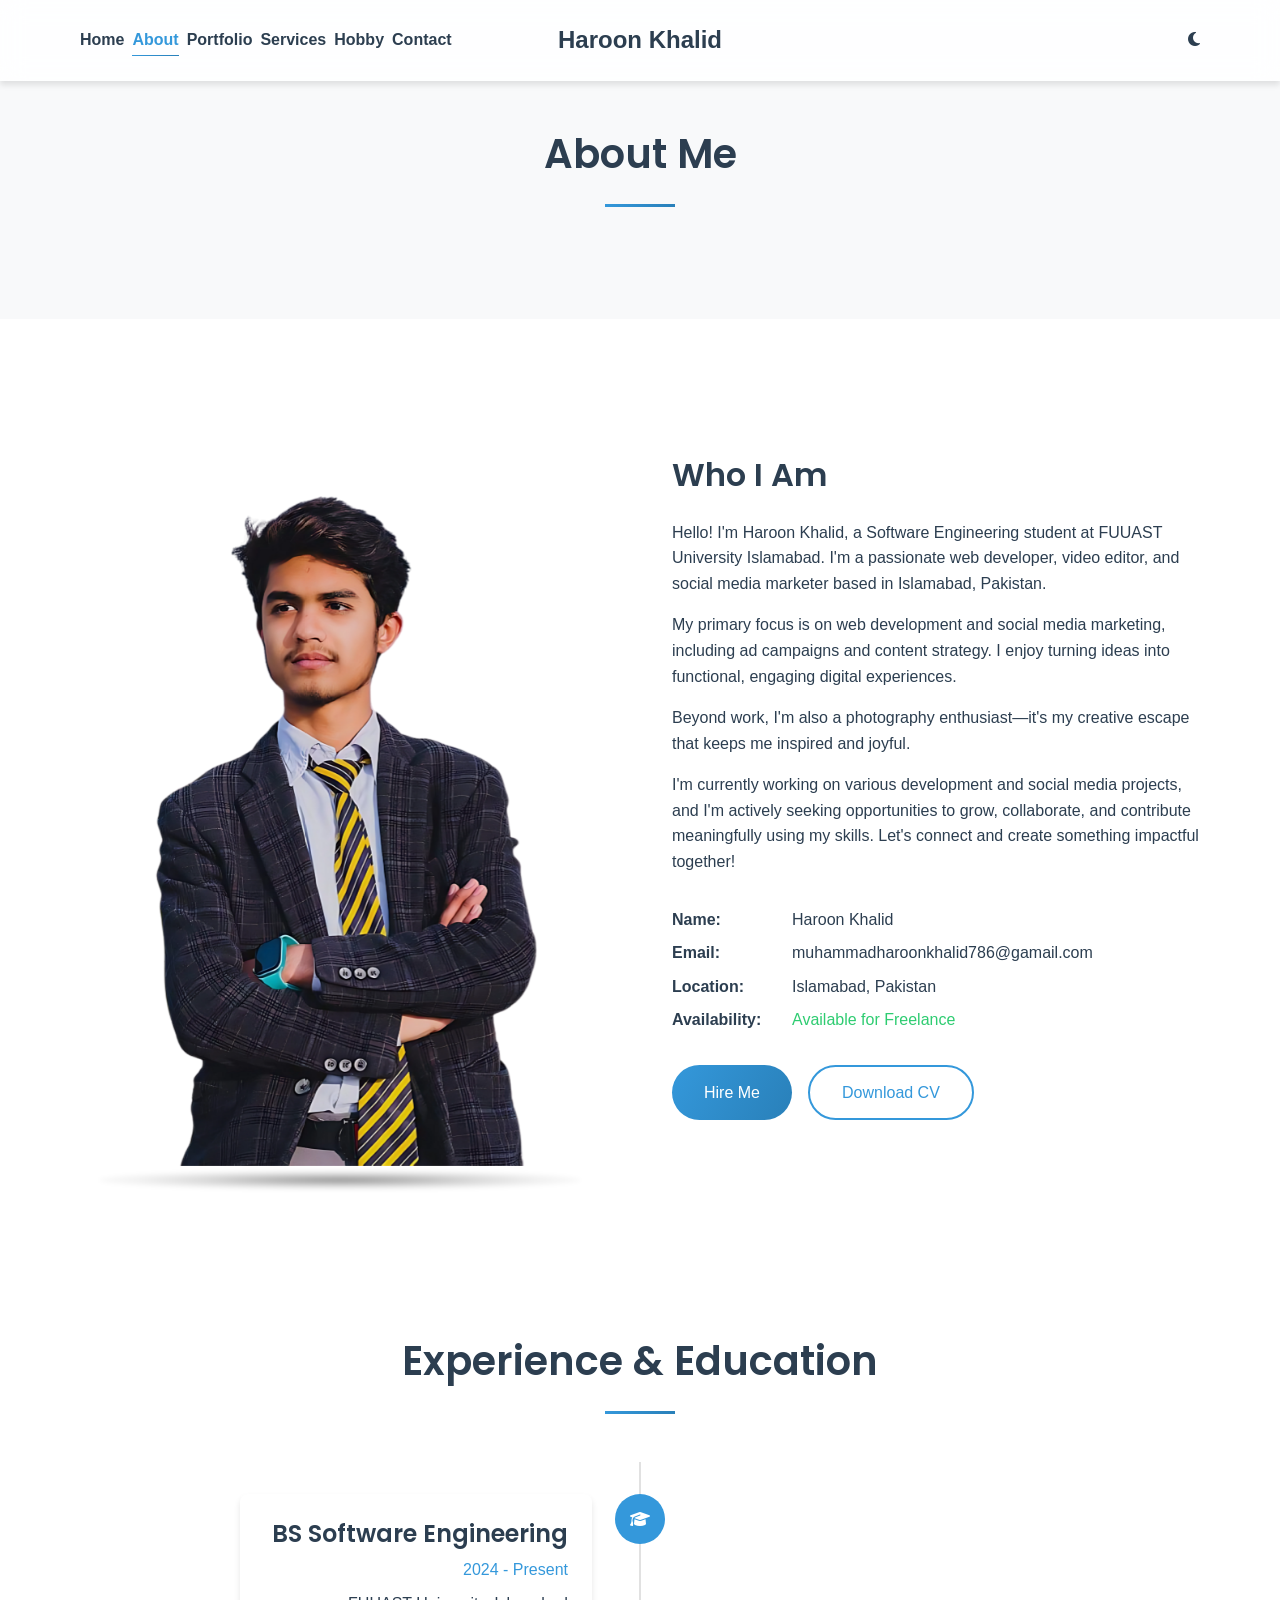
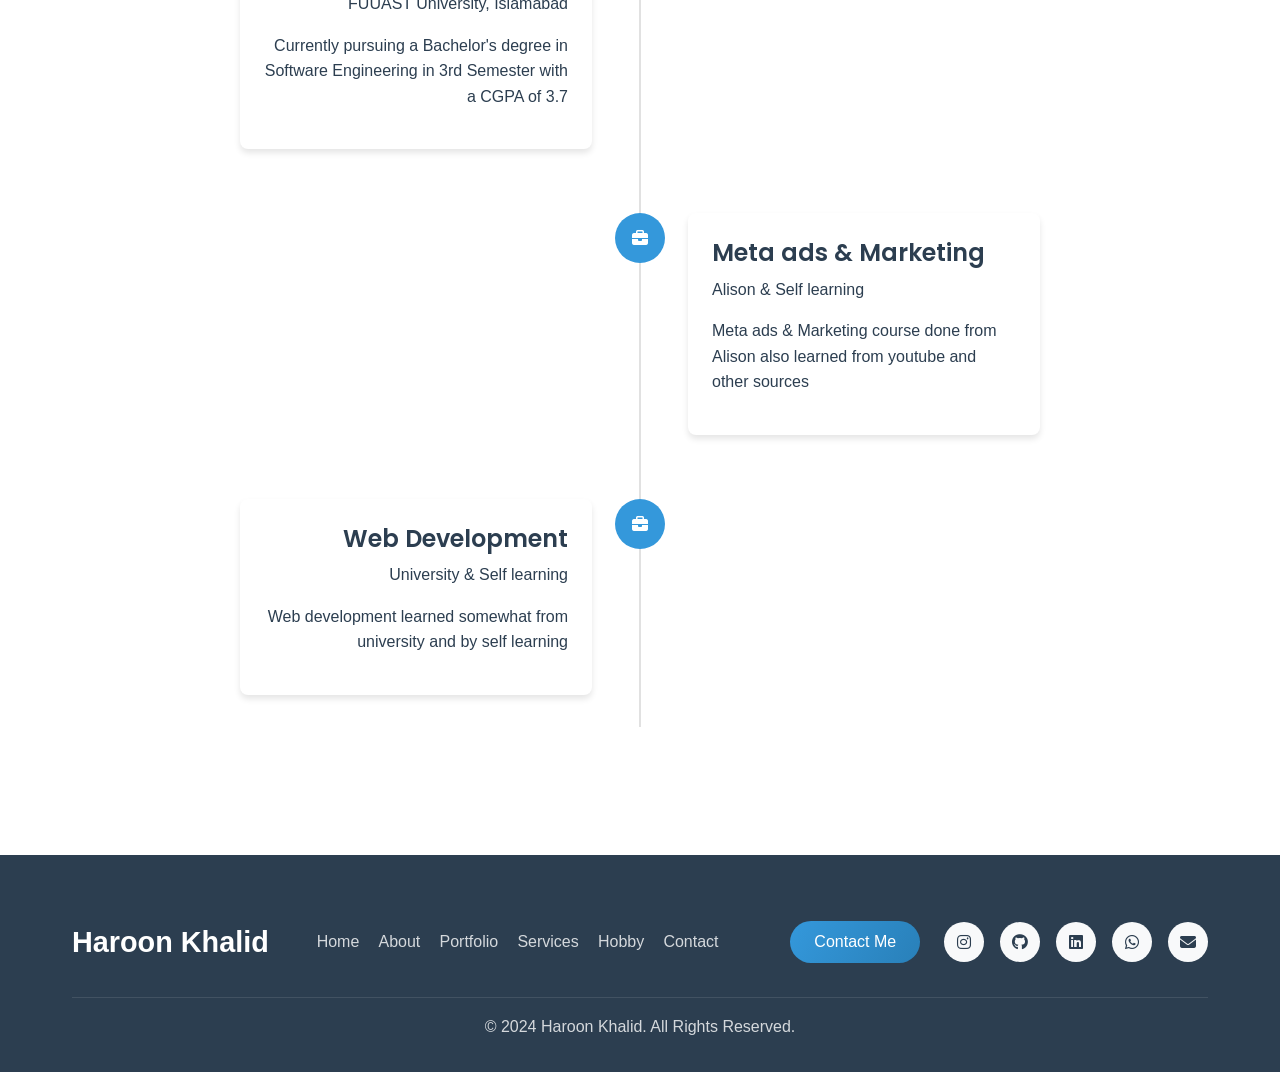
==== commit c020814e: "feat: unify portfolio identity and upgrade CSS" ====
--- a/about.html
+++ b/about.html
@@ -147,9 +147,9 @@
                 </ul>
                 <a href="contact.html" class="btn btn-primary footer-contact-btn">Contact Me</a>
                 <div class="social-links">
-                    <a href="https://www.instagram.com/92haroon_khalid/" class="social-link" target="_blank" rel="noopener" aria-label="Instagram"><i class="fab fa-instagram"></i></a>
-                    <a href="https://github.com/92haroonkhalid" class="social-link" target="_blank" rel="noopener" aria-label="GitHub"><i class="fab fa-github"></i></a>
-                    <a href="https://www.linkedin.com/in/haroon-khalid-a0166a275" class="social-link" target="_blank" rel="noopener" aria-label="LinkedIn"><i class="fab fa-linkedin"></i></a>
+                    <a href="https://www.instagram.com/haroons_graphy" class="social-link" target="_blank" rel="noopener" aria-label="Instagram"><i class="fab fa-instagram"></i></a>
+                    <a href="https://github.com/HaronKhalid" class="social-link" target="_blank" rel="noopener" aria-label="GitHub"><i class="fab fa-github"></i></a>
+                    <a href="https://www.linkedin.com/in/92haroonkhalid/" class="social-link" target="_blank" rel="noopener" aria-label="LinkedIn"><i class="fab fa-linkedin"></i></a>
                     <a href="https://api.whatsapp.com/send?phone=923455052261" class="social-link" target="_blank" rel="noopener" aria-label="WhatsApp"><i class="fab fa-whatsapp"></i></a>
                     <a href="mailto:muhammadharoonkhalid786@gmail.com" class="social-link" aria-label="Email"><i class="fas fa-envelope"></i></a>
                 </div>
--- a/css/style.css
+++ b/css/style.css
@@ -306,19 +306,19 @@
 
 /* Dark Mode Optimization */
 body.dark-mode {
-  --primary-color: #60a5fa;
-  --primary-dark: #3b82f6;
-  --primary-light: #93c5fd;
-  --secondary-color: #1e293b;
+  --primary-color: #3b82f6;
+  --primary-dark: #2563eb;
+  --primary-light: #60a5fa;
+  --secondary-color: #0f172a;
   --text-color: #f8fafc;
-  --text-light: #cbd5e1;
-  --text-lighter: #94a3b8;
-  --background: #0f172a;
-  --background-alt: #1e293b;
-  --background-gradient: linear-gradient(135deg, var(--background-alt) 0%, var(--background) 100%);
-  --border-color: #334155;
+  --text-light: #94a3b8;
+  --text-lighter: #64748b;
+  --background: #020617;
+  --background-alt: #0f172a;
+  --background-gradient: linear-gradient(135deg, #0f172a 0%, #020617 100%);
+  --border-color: rgba(255, 255, 255, 0.05);
   --box-shadow: 0 4px 6px rgba(0, 0, 0, 0.3);
-  --box-shadow-hover: 0 8px 15px rgba(0, 0, 0, 0.4);
+  --box-shadow-hover: 0 8px 30px rgba(0, 0, 0, 0.5);
 }
 
 /* Responsive Optimizations */
@@ -601,9 +601,17 @@
   left: 0;
   width: 100%;
   z-index: 1000;
-  background: var(--background);
+  background: rgba(255, 255, 255, 0.85);
+  backdrop-filter: blur(12px);
+  -webkit-backdrop-filter: blur(12px);
+  border-bottom: 1px solid rgba(255, 255, 255, 0.1);
   box-shadow: var(--box-shadow);
   transition: var(--transition);
+}
+
+body.dark-mode #header {
+  background: rgba(2, 6, 23, 0.85);
+  border-bottom: 1px solid rgba(255, 255, 255, 0.05);
 }
 
 #header .container {
@@ -1040,10 +1048,16 @@
   box-shadow: var(--box-shadow);
   opacity: 1;
   transform: scale(1);
-  transition: opacity 0.3s, transform 0.3s;
+  transition: all 0.4s cubic-bezier(0.175, 0.885, 0.32, 1.275);
   pointer-events: auto;
-  background: var(--background);
-  border: 1px solid var(--border-color);
+  background: rgba(255, 255, 255, 0.05);
+  backdrop-filter: blur(10px);
+  border: 1px solid rgba(255, 255, 255, 0.1);
+}
+
+.portfolio-item:hover {
+  transform: translateY(-10px) scale(1.02);
+  box-shadow: var(--box-shadow-hover);
 }
 
 .portfolio-item.hidden {
@@ -1109,13 +1123,14 @@
 }
 
 .service-card {
-  background-color: var(--background);
+  background: rgba(255, 255, 255, 0.03);
+  backdrop-filter: blur(10px);
   border-radius: var(--border-radius);
   padding: 2rem;
   text-align: center;
   box-shadow: var(--box-shadow);
-  transition: var(--transition);
-  border: 1px solid var(--border-color);
+  transition: all 0.4s cubic-bezier(0.175, 0.885, 0.32, 1.275);
+  border: 1px solid rgba(255, 255, 255, 0.1);
 }
 
 .service-card:hover {
